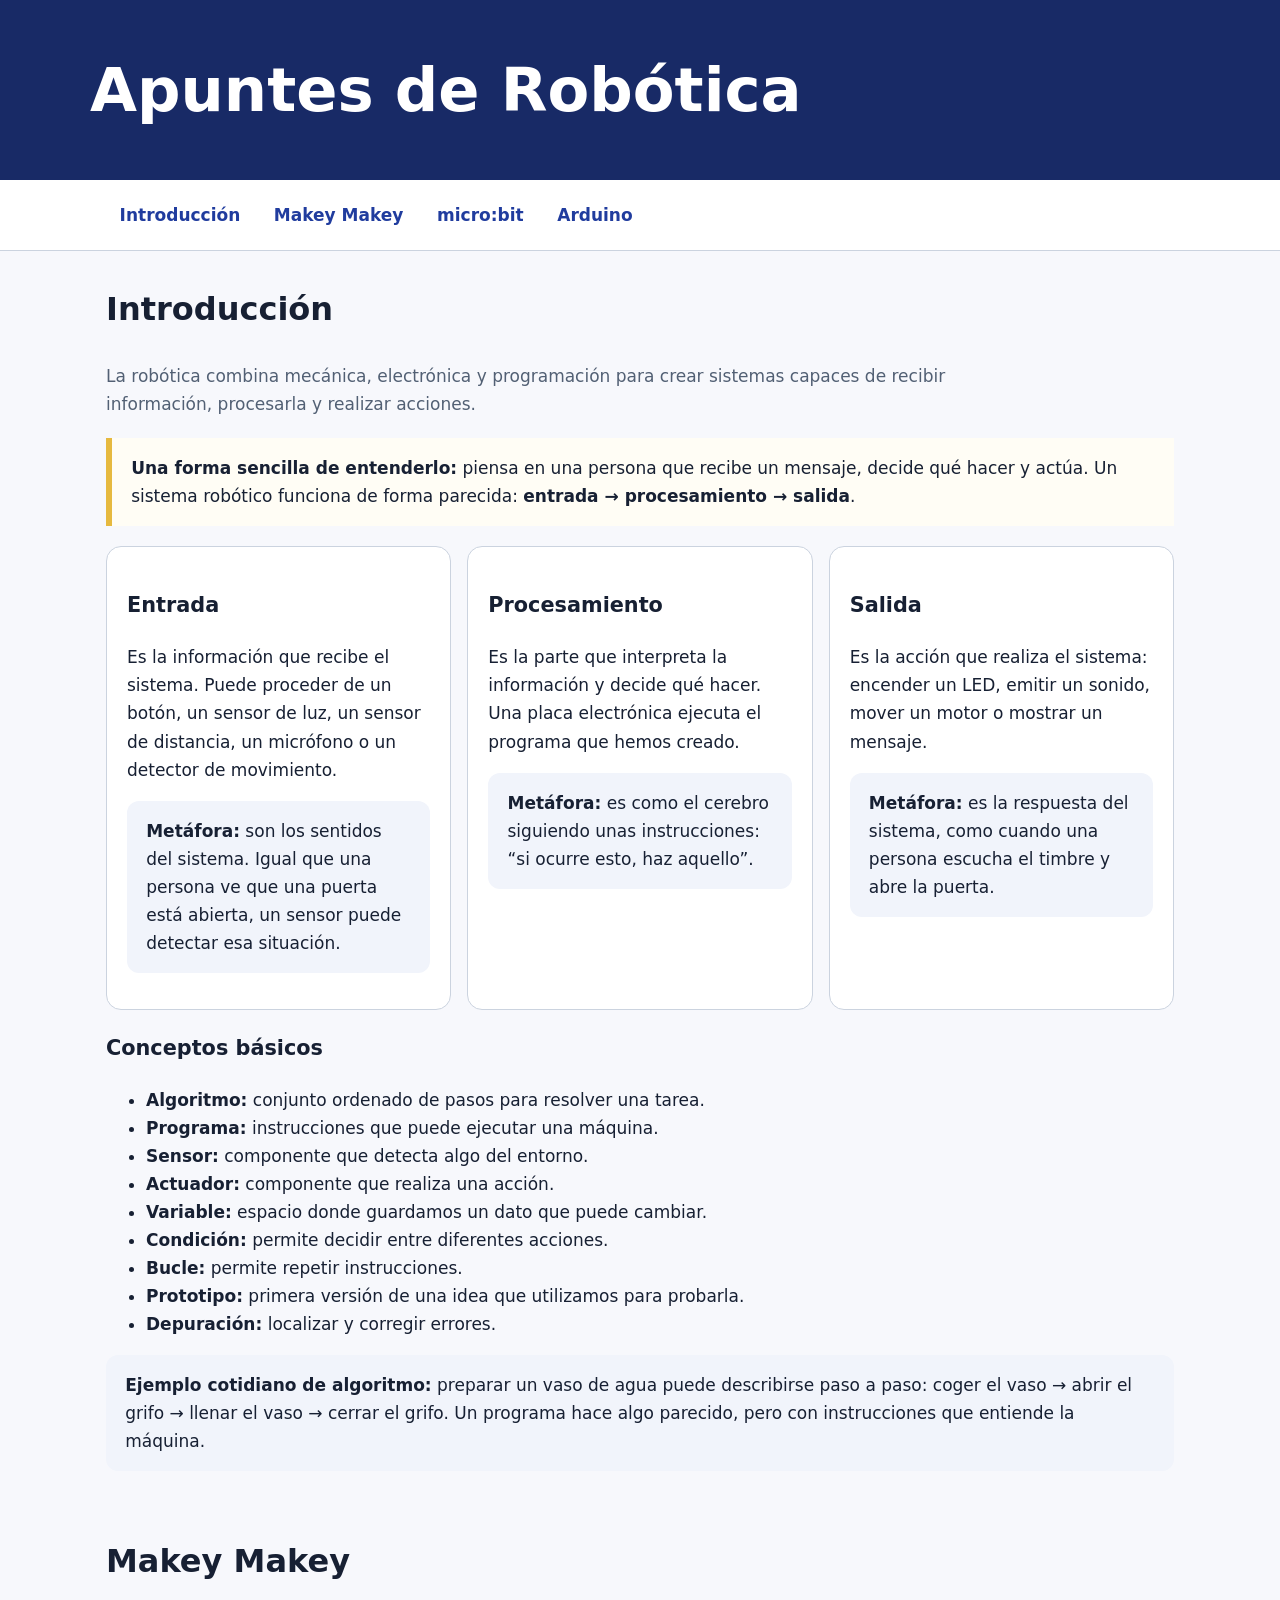
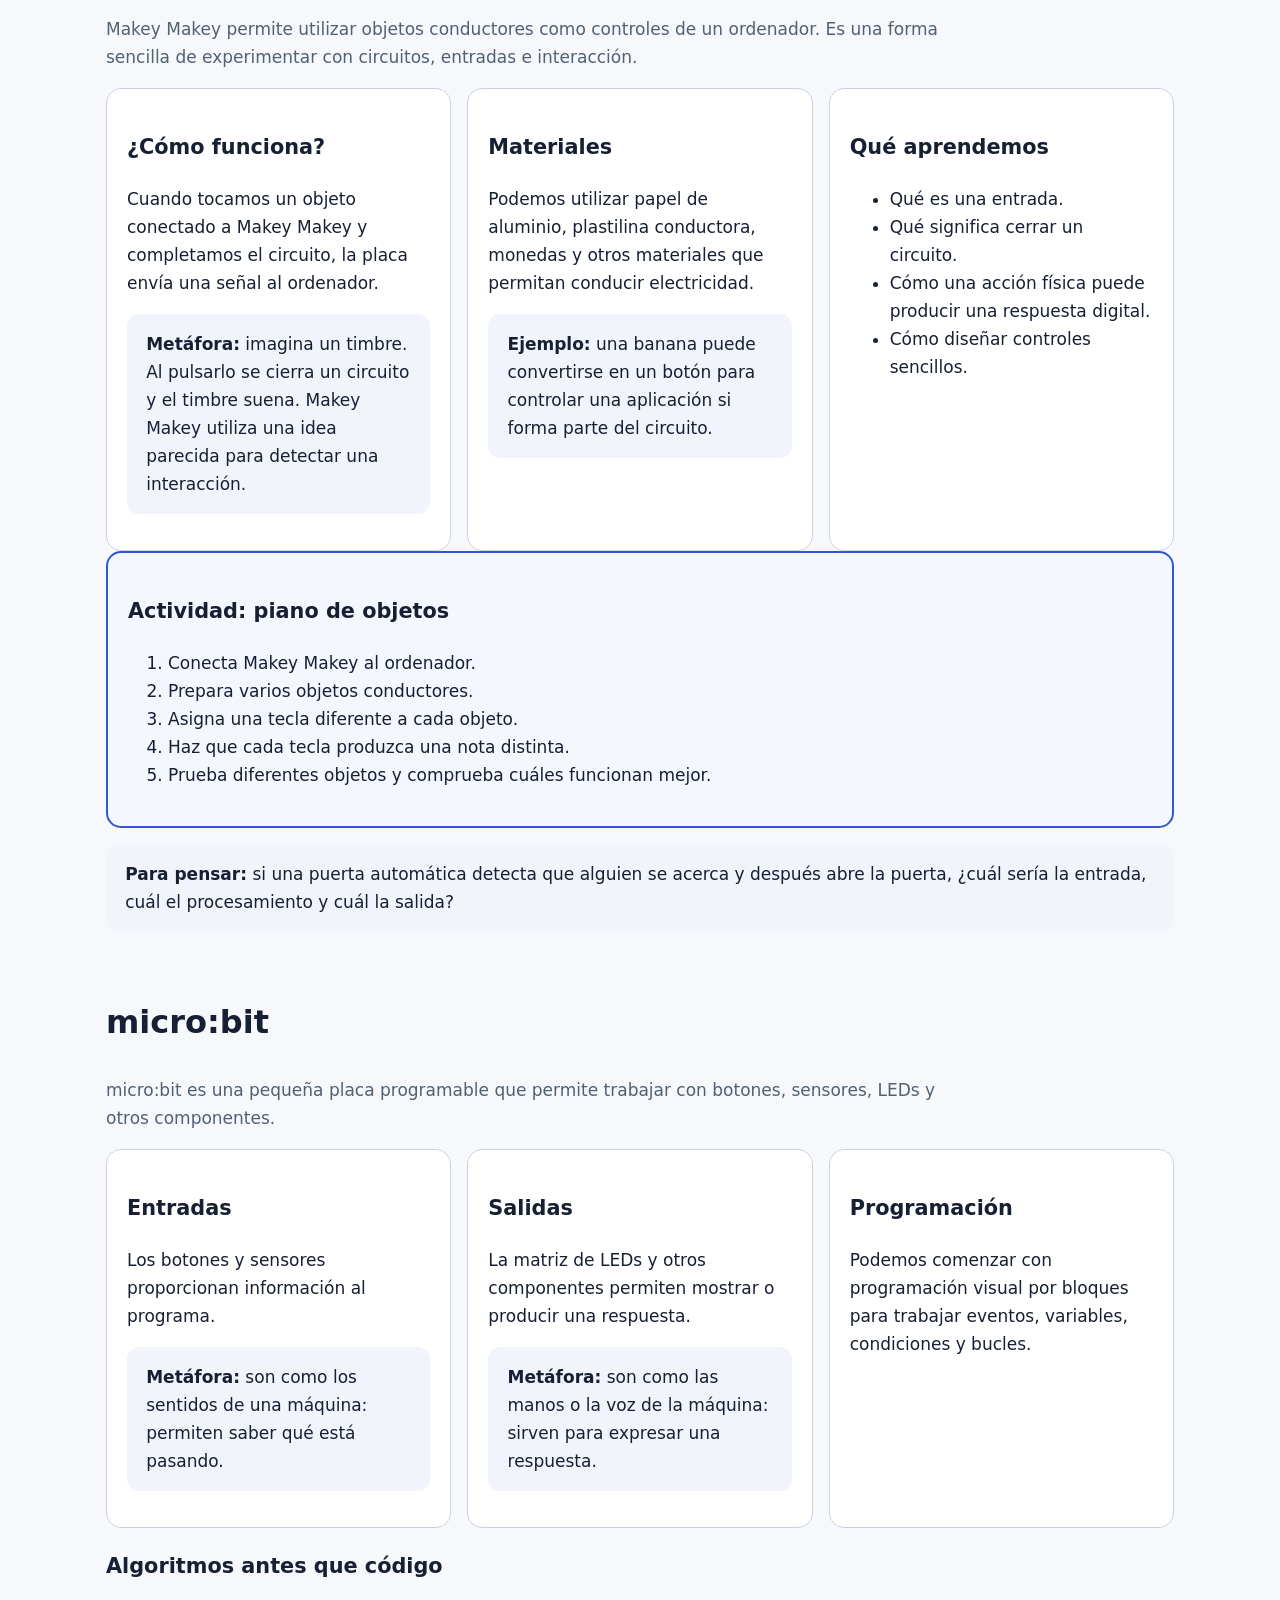
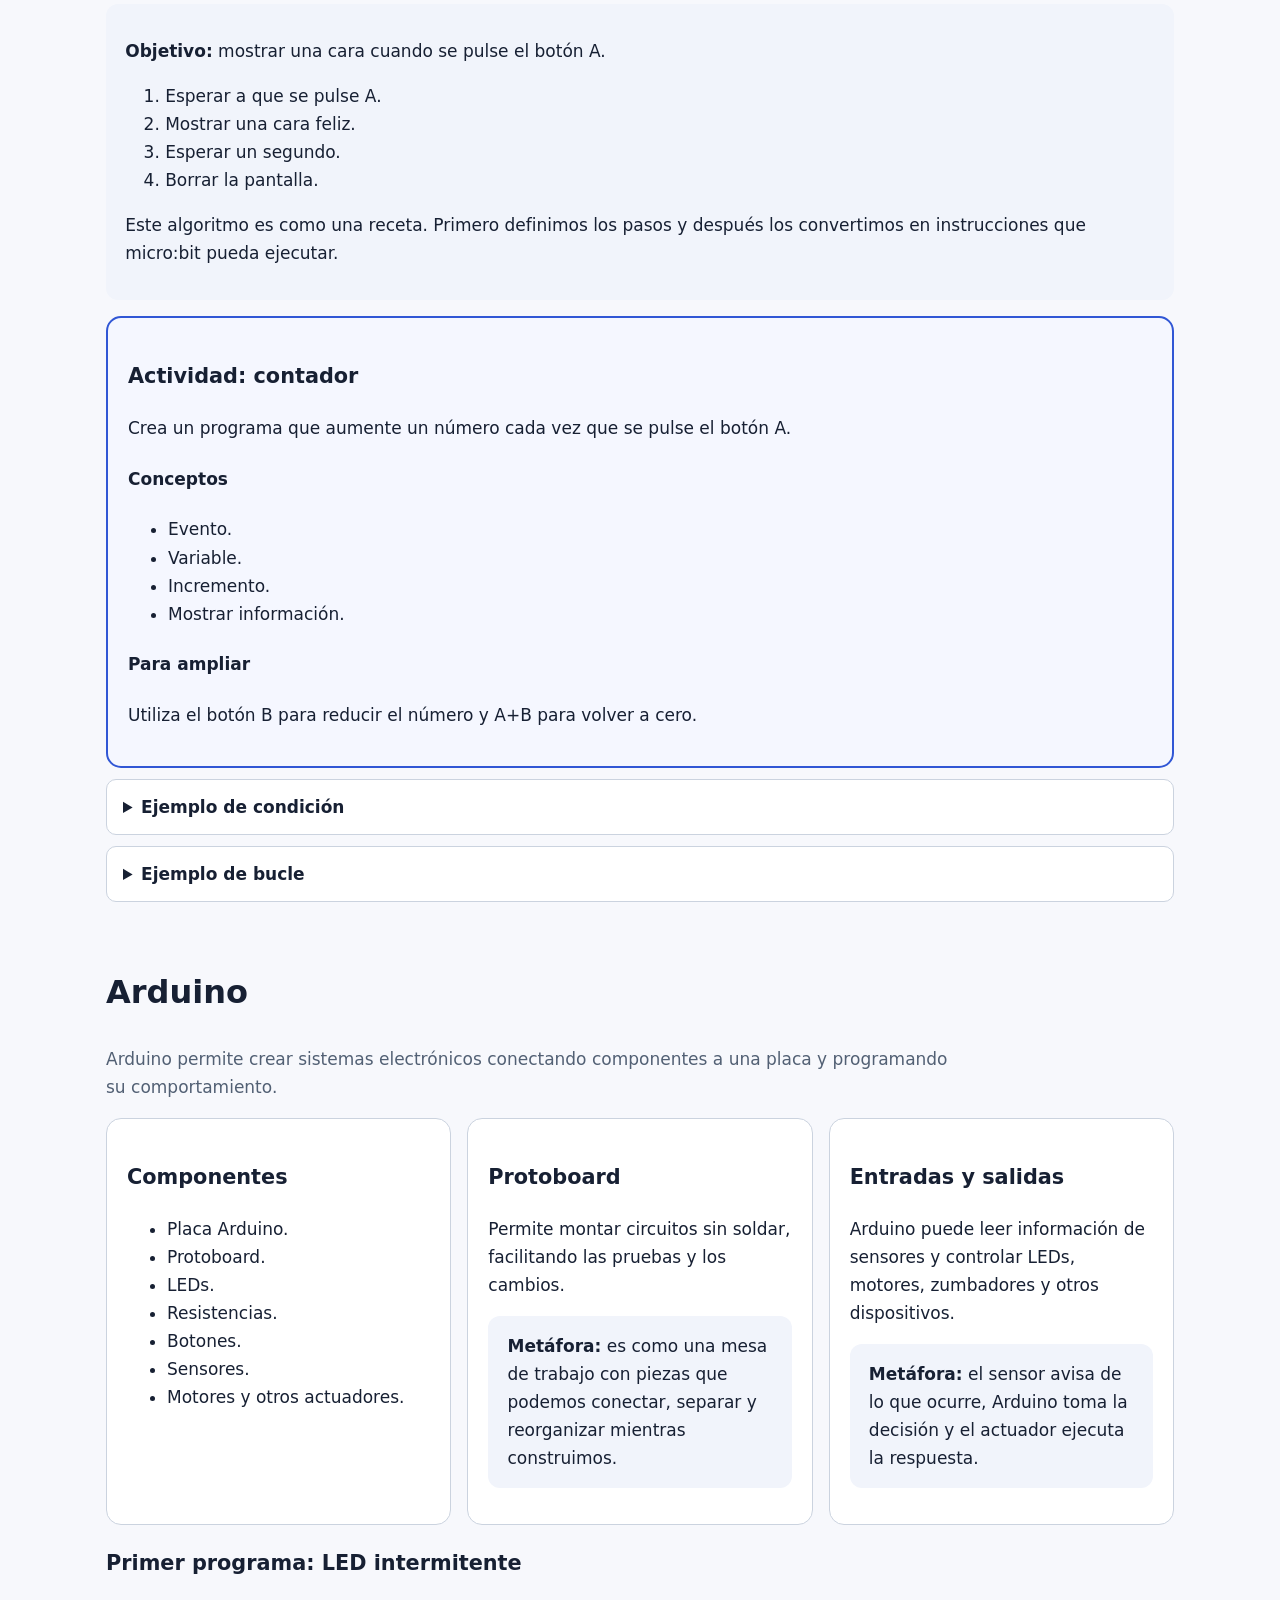
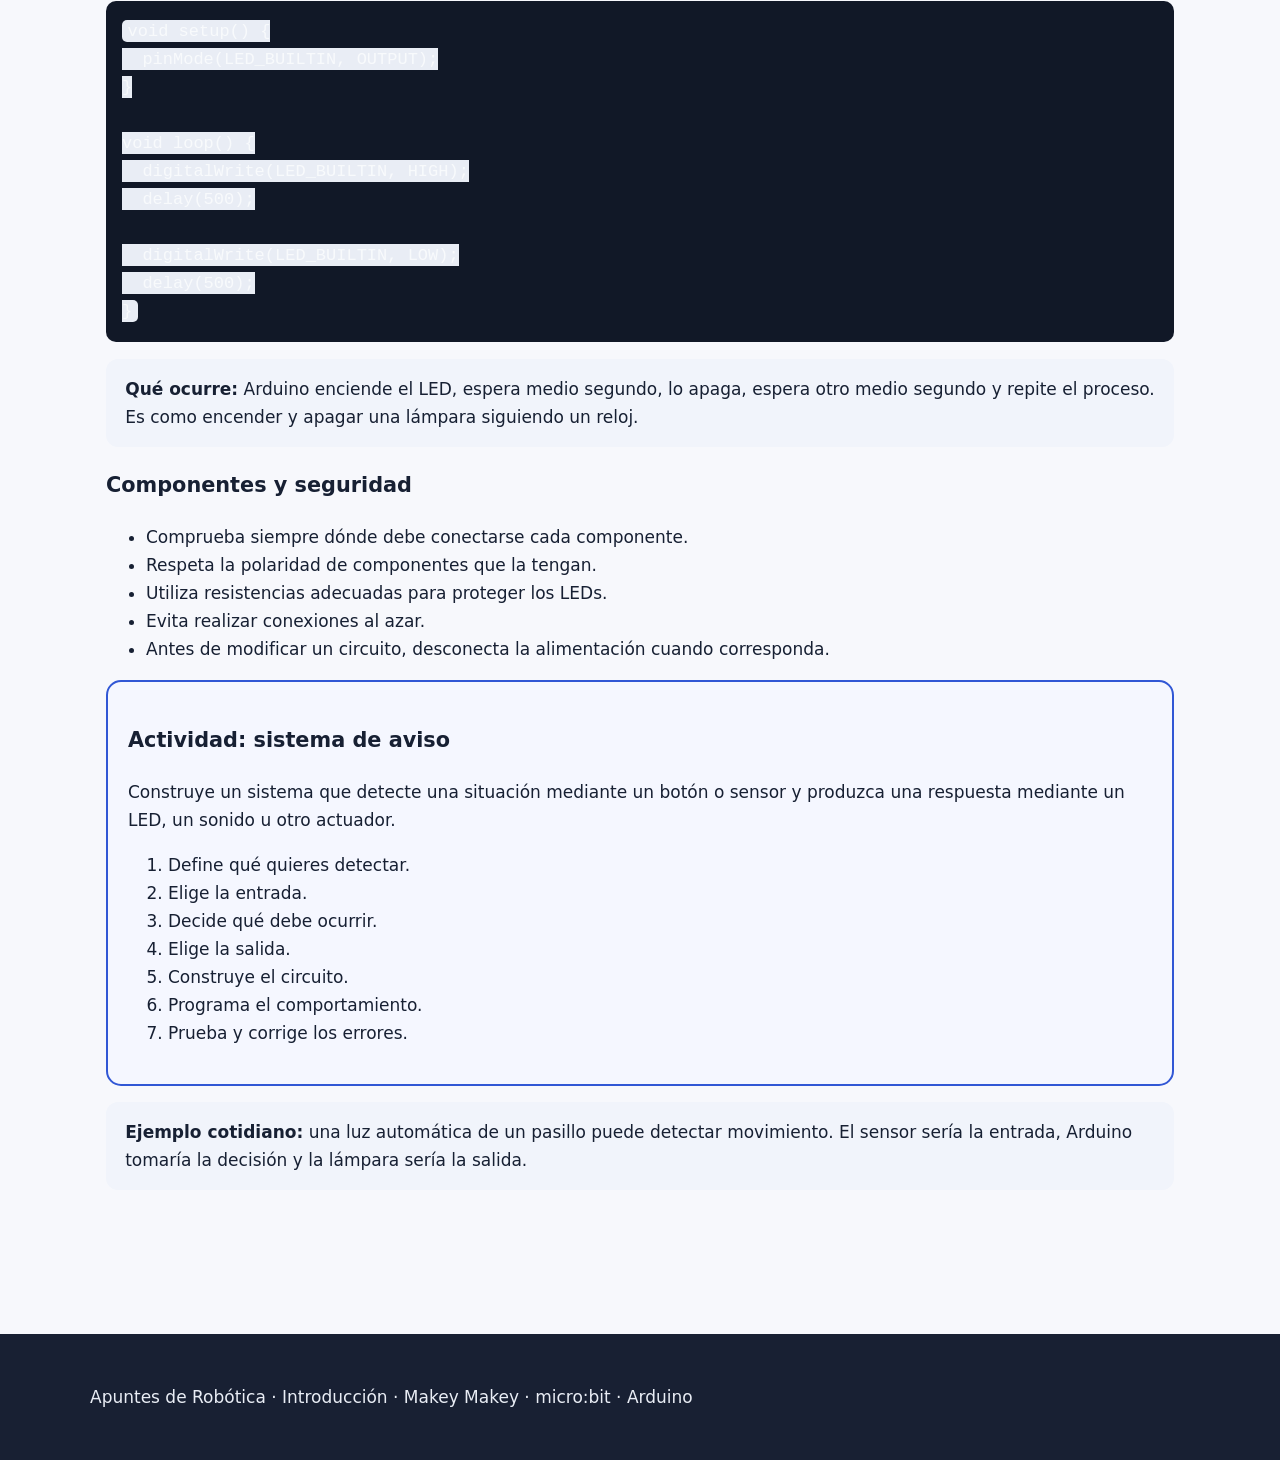
==== index.html @ 1afe1257 "refactor: separate html and css files" ====
<!doctype html>
<html lang="es">
<head>
  <meta charset="utf-8">
  <meta name="viewport" content="width=device-width, initial-scale=1">
  <title>Vocaciones robótica</title>
  <link rel="stylesheet" href="styles.css">
</head>

<body>
  <header>
    <div class="inner">
      <h1>Apuntes de Robótica</h1>
    </div>
  </header>

  <nav aria-label="Navegación principal">
    <div class="inner">
      <a href="#introduccion">Introducción</a>
      <a href="#makey-makey">Makey Makey</a>
      <a href="#microbit">micro:bit</a>
      <a href="#arduino">Arduino</a>
    </div>
  </nav>

  <main>

    <section id="introduccion">
      <h2>Introducción</h2>
      <p class="intro">
        La robótica combina mecánica, electrónica y programación para crear
        sistemas capaces de recibir información, procesarla y realizar acciones.
      </p>

      <div class="callout">
        <strong>Una forma sencilla de entenderlo:</strong>
        piensa en una persona que recibe un mensaje, decide qué hacer y actúa.
        Un sistema robótico funciona de forma parecida:
        <strong>entrada → procesamiento → salida</strong>.
      </div>

      <div class="grid">
        <article class="card">
          <h3>Entrada</h3>
          <p>
            Es la información que recibe el sistema. Puede proceder de un botón,
            un sensor de luz, un sensor de distancia, un micrófono o un detector
            de movimiento.
          </p>
          <div class="example">
            <strong>Metáfora:</strong> son los sentidos del sistema. Igual que una
            persona ve que una puerta está abierta, un sensor puede detectar esa
            situación.
          </div>
        </article>

        <article class="card">
          <h3>Procesamiento</h3>
          <p>
            Es la parte que interpreta la información y decide qué hacer. Una
            placa electrónica ejecuta el programa que hemos creado.
          </p>
          <div class="example">
            <strong>Metáfora:</strong> es como el cerebro siguiendo unas
            instrucciones: “si ocurre esto, haz aquello”.
          </div>
        </article>

        <article class="card">
          <h3>Salida</h3>
          <p>
            Es la acción que realiza el sistema: encender un LED, emitir un sonido,
            mover un motor o mostrar un mensaje.
          </p>
          <div class="example">
            <strong>Metáfora:</strong> es la respuesta del sistema, como cuando
            una persona escucha el timbre y abre la puerta.
          </div>
        </article>
      </div>

      <h3>Conceptos básicos</h3>
      <ul>
        <li><strong>Algoritmo:</strong> conjunto ordenado de pasos para resolver una tarea.</li>
        <li><strong>Programa:</strong> instrucciones que puede ejecutar una máquina.</li>
        <li><strong>Sensor:</strong> componente que detecta algo del entorno.</li>
        <li><strong>Actuador:</strong> componente que realiza una acción.</li>
        <li><strong>Variable:</strong> espacio donde guardamos un dato que puede cambiar.</li>
        <li><strong>Condición:</strong> permite decidir entre diferentes acciones.</li>
        <li><strong>Bucle:</strong> permite repetir instrucciones.</li>
        <li><strong>Prototipo:</strong> primera versión de una idea que utilizamos para probarla.</li>
        <li><strong>Depuración:</strong> localizar y corregir errores.</li>
      </ul>

      <div class="example">
        <strong>Ejemplo cotidiano de algoritmo:</strong>
        preparar un vaso de agua puede describirse paso a paso:
        coger el vaso → abrir el grifo → llenar el vaso → cerrar el grifo.
        Un programa hace algo parecido, pero con instrucciones que entiende la máquina.
      </div>
    </section>

    <section id="makey-makey">
      <h2>Makey Makey</h2>
      <p class="intro">
        Makey Makey permite utilizar objetos conductores como controles de un
        ordenador. Es una forma sencilla de experimentar con circuitos,
        entradas e interacción.
      </p>

      <div class="grid">
        <article class="card">
          <h3>¿Cómo funciona?</h3>
          <p>
            Cuando tocamos un objeto conectado a Makey Makey y completamos el
            circuito, la placa envía una señal al ordenador.
          </p>
          <div class="example">
            <strong>Metáfora:</strong> imagina un timbre. Al pulsarlo se cierra
            un circuito y el timbre suena. Makey Makey utiliza una idea parecida
            para detectar una interacción.
          </div>
        </article>

        <article class="card">
          <h3>Materiales</h3>
          <p>
            Podemos utilizar papel de aluminio, plastilina conductora, monedas
            y otros materiales que permitan conducir electricidad.
          </p>
          <div class="example">
            <strong>Ejemplo:</strong> una banana puede convertirse en un botón
            para controlar una aplicación si forma parte del circuito.
          </div>
        </article>

        <article class="card">
          <h3>Qué aprendemos</h3>
          <ul>
            <li>Qué es una entrada.</li>
            <li>Qué significa cerrar un circuito.</li>
            <li>Cómo una acción física puede producir una respuesta digital.</li>
            <li>Cómo diseñar controles sencillos.</li>
          </ul>
        </article>
      </div>

      <div class="card exercise">
        <h3>Actividad: piano de objetos</h3>
        <ol>
          <li>Conecta Makey Makey al ordenador.</li>
          <li>Prepara varios objetos conductores.</li>
          <li>Asigna una tecla diferente a cada objeto.</li>
          <li>Haz que cada tecla produzca una nota distinta.</li>
          <li>Prueba diferentes objetos y comprueba cuáles funcionan mejor.</li>
        </ol>
      </div>

      <div class="example">
        <strong>Para pensar:</strong>
        si una puerta automática detecta que alguien se acerca y después abre la
        puerta, ¿cuál sería la entrada, cuál el procesamiento y cuál la salida?
      </div>
    </section>

    <section id="microbit">
      <h2>micro:bit</h2>
      <p class="intro">
        micro:bit es una pequeña placa programable que permite trabajar con
        botones, sensores, LEDs y otros componentes.
      </p>

      <div class="grid">
        <article class="card">
          <h3>Entradas</h3>
          <p>
            Los botones y sensores proporcionan información al programa.
          </p>
          <div class="example">
            <strong>Metáfora:</strong> son como los sentidos de una máquina:
            permiten saber qué está pasando.
          </div>
        </article>

        <article class="card">
          <h3>Salidas</h3>
          <p>
            La matriz de LEDs y otros componentes permiten mostrar o producir
            una respuesta.
          </p>
          <div class="example">
            <strong>Metáfora:</strong> son como las manos o la voz de la máquina:
            sirven para expresar una respuesta.
          </div>
        </article>

        <article class="card">
          <h3>Programación</h3>
          <p>
            Podemos comenzar con programación visual por bloques para trabajar
            eventos, variables, condiciones y bucles.
          </p>
        </article>
      </div>

      <h3>Algoritmos antes que código</h3>
      <div class="example">
        <p><strong>Objetivo:</strong> mostrar una cara cuando se pulse el botón A.</p>
        <ol>
          <li>Esperar a que se pulse A.</li>
          <li>Mostrar una cara feliz.</li>
          <li>Esperar un segundo.</li>
          <li>Borrar la pantalla.</li>
        </ol>
        <p>
          Este algoritmo es como una receta. Primero definimos los pasos y después
          los convertimos en instrucciones que micro:bit pueda ejecutar.
        </p>
      </div>

      <div class="card exercise">
        <h3>Actividad: contador</h3>
        <p>
          Crea un programa que aumente un número cada vez que se pulse el botón A.
        </p>
        <h4>Conceptos</h4>
        <ul>
          <li>Evento.</li>
          <li>Variable.</li>
          <li>Incremento.</li>
          <li>Mostrar información.</li>
        </ul>
        <h4>Para ampliar</h4>
        <p>
          Utiliza el botón B para reducir el número y A+B para volver a cero.
        </p>
      </div>

      <details>
        <summary>Ejemplo de condición</summary>
        <p>
          “Si la temperatura es mayor que 25 °C, mostrar un símbolo de calor;
          si no, mostrar un símbolo diferente”.
        </p>
        <p>
          Es como decidir qué ropa ponerse: si hace frío, abrigo; si hace calor,
          ropa ligera.
        </p>
      </details>

      <details>
        <summary>Ejemplo de bucle</summary>
        <p>
          “Encender el LED → esperar → apagar el LED → esperar” y repetir.
        </p>
        <p>
          Es como una canción que vuelve a empezar cuando llega al final.
        </p>
      </details>
    </section>

    <section id="arduino">
      <h2>Arduino</h2>
      <p class="intro">
        Arduino permite crear sistemas electrónicos conectando componentes a una
        placa y programando su comportamiento.
      </p>

      <div class="grid">
        <article class="card">
          <h3>Componentes</h3>
          <ul>
            <li>Placa Arduino.</li>
            <li>Protoboard.</li>
            <li>LEDs.</li>
            <li>Resistencias.</li>
            <li>Botones.</li>
            <li>Sensores.</li>
            <li>Motores y otros actuadores.</li>
          </ul>
        </article>

        <article class="card">
          <h3>Protoboard</h3>
          <p>
            Permite montar circuitos sin soldar, facilitando las pruebas y los
            cambios.
          </p>
          <div class="example">
            <strong>Metáfora:</strong> es como una mesa de trabajo con piezas que
            podemos conectar, separar y reorganizar mientras construimos.
          </div>
        </article>

        <article class="card">
          <h3>Entradas y salidas</h3>
          <p>
            Arduino puede leer información de sensores y controlar LEDs, motores,
            zumbadores y otros dispositivos.
          </p>
          <div class="example">
            <strong>Metáfora:</strong> el sensor avisa de lo que ocurre, Arduino
            toma la decisión y el actuador ejecuta la respuesta.
          </div>
        </article>
      </div>

      <h3>Primer programa: LED intermitente</h3>
      <pre><code>void setup() {
  pinMode(LED_BUILTIN, OUTPUT);
}

void loop() {
  digitalWrite(LED_BUILTIN, HIGH);
  delay(500);

  digitalWrite(LED_BUILTIN, LOW);
  delay(500);
}</code></pre>

      <div class="example">
        <strong>Qué ocurre:</strong>
        Arduino enciende el LED, espera medio segundo, lo apaga, espera otro
        medio segundo y repite el proceso.
        Es como encender y apagar una lámpara siguiendo un reloj.
      </div>

      <h3>Componentes y seguridad</h3>
      <ul>
        <li>Comprueba siempre dónde debe conectarse cada componente.</li>
        <li>Respeta la polaridad de componentes que la tengan.</li>
        <li>Utiliza resistencias adecuadas para proteger los LEDs.</li>
        <li>Evita realizar conexiones al azar.</li>
        <li>Antes de modificar un circuito, desconecta la alimentación cuando corresponda.</li>
      </ul>

      <div class="card exercise">
        <h3>Actividad: sistema de aviso</h3>
        <p>
          Construye un sistema que detecte una situación mediante un botón o
          sensor y produzca una respuesta mediante un LED, un sonido u otro
          actuador.
        </p>
        <ol>
          <li>Define qué quieres detectar.</li>
          <li>Elige la entrada.</li>
          <li>Decide qué debe ocurrir.</li>
          <li>Elige la salida.</li>
          <li>Construye el circuito.</li>
          <li>Programa el comportamiento.</li>
          <li>Prueba y corrige los errores.</li>
        </ol>
      </div>

      <div class="example">
        <strong>Ejemplo cotidiano:</strong>
        una luz automática de un pasillo puede detectar movimiento.
        El sensor sería la entrada, Arduino tomaría la decisión y la lámpara
        sería la salida.
      </div>
    </section>

  </main>

  <footer>
    <div class="inner">
      <p>Apuntes de Robótica · Introducción · Makey Makey · micro:bit · Arduino</p>
    </div>
  </footer>
</body>
</html>
---- styles.css ----
:root {
  --bg: #f7f8fc;
  --surface: #fff;
  --text: #172033;
  --muted: #526074;
  --primary: #3157d5;
  --primary-dark: #203c9e;
  --border: #cbd3df;
  --accent: #e6b93f;
  --max: 1100px;
}
* { box-sizing: border-box; }
html { scroll-behavior: smooth; }
body {
  margin: 0;
  background: var(--bg);
  color: var(--text);
  font-family: system-ui, -apple-system, BlinkMacSystemFont, "Segoe UI", sans-serif;
  font-size: 17px;
  line-height: 1.65;
}
a { color: var(--primary-dark); }
a:focus-visible, button:focus-visible, summary:focus-visible {
  outline: 3px solid #111827;
  outline-offset: 3px;
}
header {
  background: #182a66;
  color: white;
  padding: 2.5rem 1rem;
}
header .inner, main, footer .inner {
  max-width: var(--max);
  margin: auto;
}
h1 { font-size: clamp(2.2rem, 6vw, 3.8rem); margin: 0; }
h2 { font-size: 2rem; margin-top: 0; }
h3 { font-size: 1.3rem; }
nav {
  position: sticky;
  top: 0;
  z-index: 10;
  background: white;
  border-bottom: 1px solid var(--border);
}
nav .inner {
  max-width: var(--max);
  margin: auto;
  display: flex;
  gap: .4rem;
  overflow-x: auto;
  padding: .65rem 1rem;
}
nav a {
  white-space: nowrap;
  text-decoration: none;
  font-weight: 700;
  padding: .65rem .85rem;
  border-radius: 9px;
}
nav a:hover { background: #eef2f8; }
main { padding: 2rem 1rem 5rem; }
section {
  scroll-margin-top: 75px;
  margin-bottom: 4rem;
}
.intro {
  color: var(--muted);
  max-width: 850px;
}
.grid {
  display: grid;
  grid-template-columns: repeat(3, 1fr);
  gap: 1rem;
}
.card {
  background: var(--surface);
  border: 1px solid var(--border);
  border-radius: 15px;
  padding: 1.25rem;
}
.callout {
  background: #fffdf5;
  border-left: 6px solid var(--accent);
  padding: 1rem 1.2rem;
  margin: 1.25rem 0;
}
.example {
  background: #f1f4fb;
  border-radius: 12px;
  padding: 1rem 1.2rem;
  margin: 1rem 0;
}
.exercise {
  border: 2px solid var(--primary);
  background: #f5f7ff;
}
code {
  background: #e9edf5;
  border-radius: 5px;
  padding: .1rem .35rem;
  font-family: ui-monospace, SFMono-Regular, Menlo, monospace;
}
pre {
  background: #111827;
  color: #f8fafc;
  padding: 1rem;
  border-radius: 10px;
  overflow-x: auto;
}
details {
  background: white;
  border: 1px solid var(--border);
  border-radius: 10px;
  padding: .8rem 1rem;
  margin: .7rem 0;
}
summary { cursor: pointer; font-weight: 750; }
footer {
  background: #182033;
  color: #e9edf5;
  padding: 2rem 1rem;
}
@media (max-width: 800px) {
  .grid { grid-template-columns: 1fr; }
  body { font-size: 16px; }
}
@media (prefers-reduced-motion: reduce) {
  html { scroll-behavior: auto; }
}
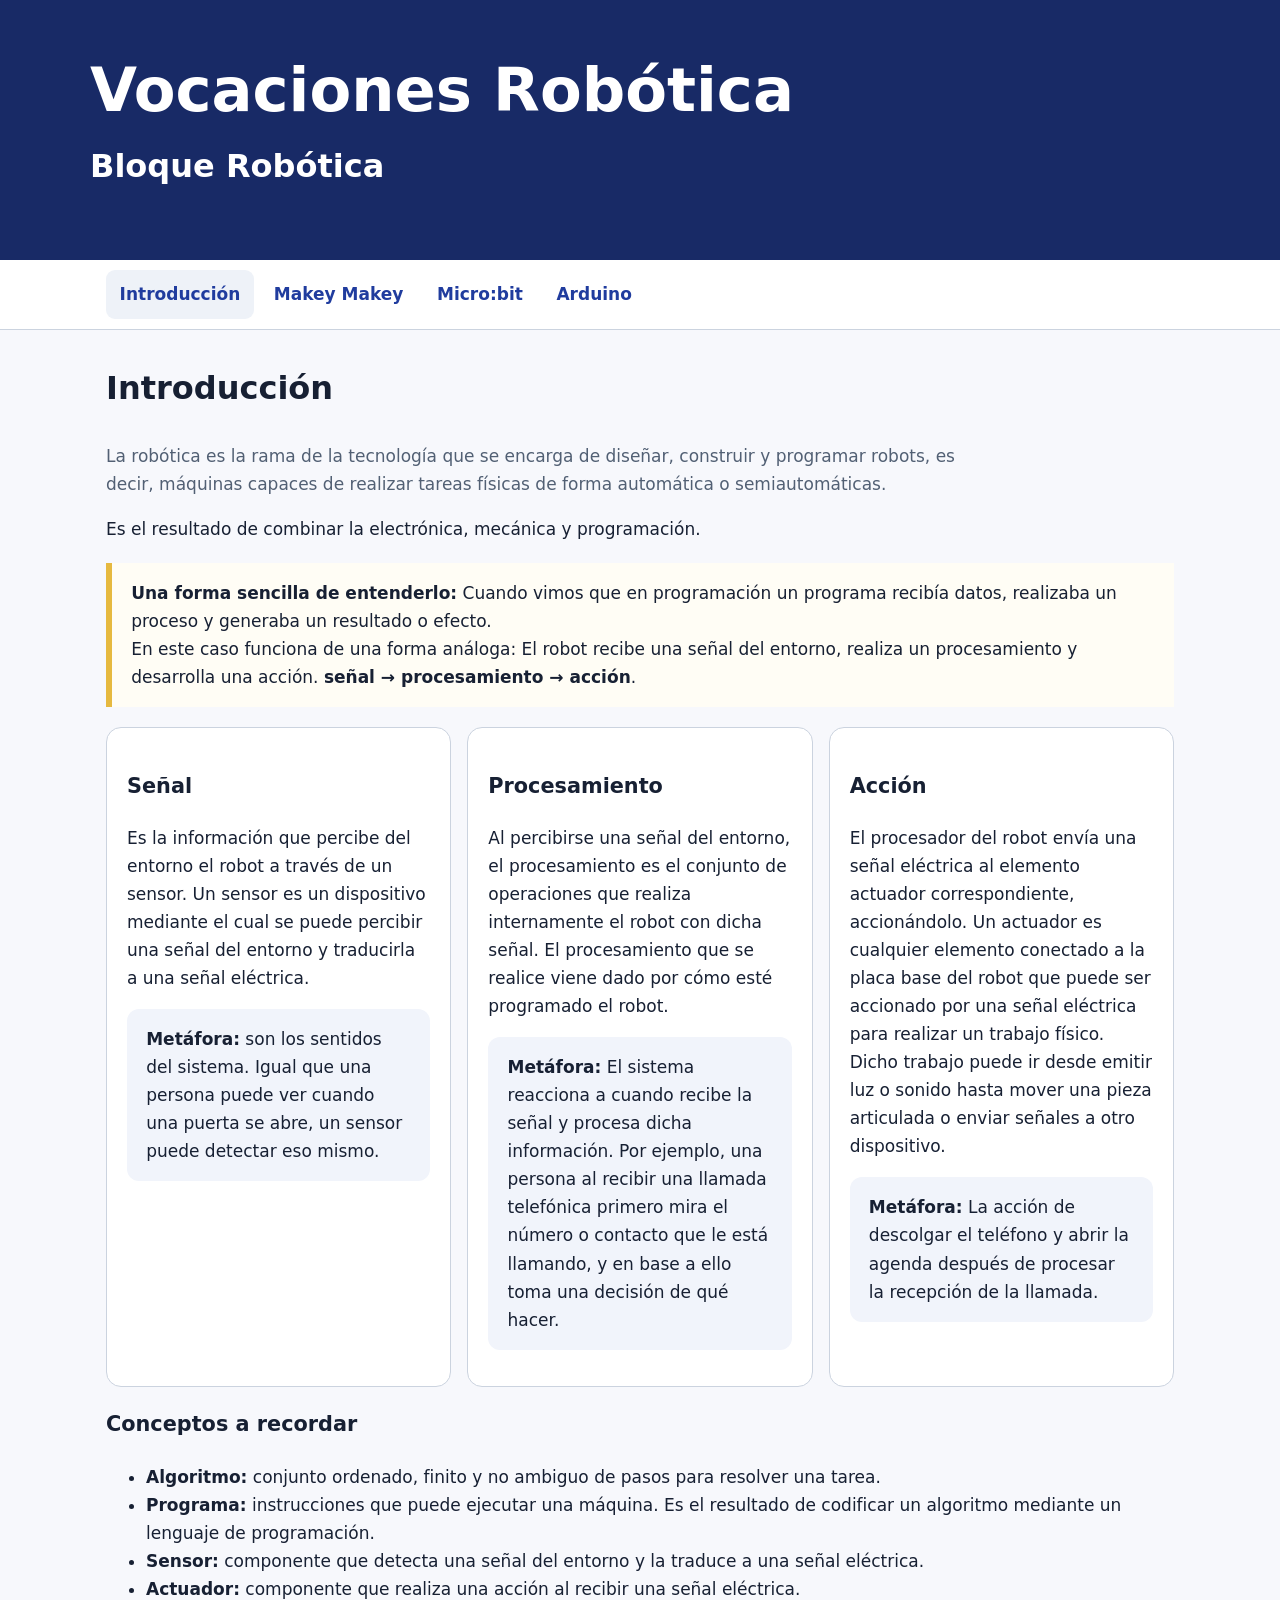
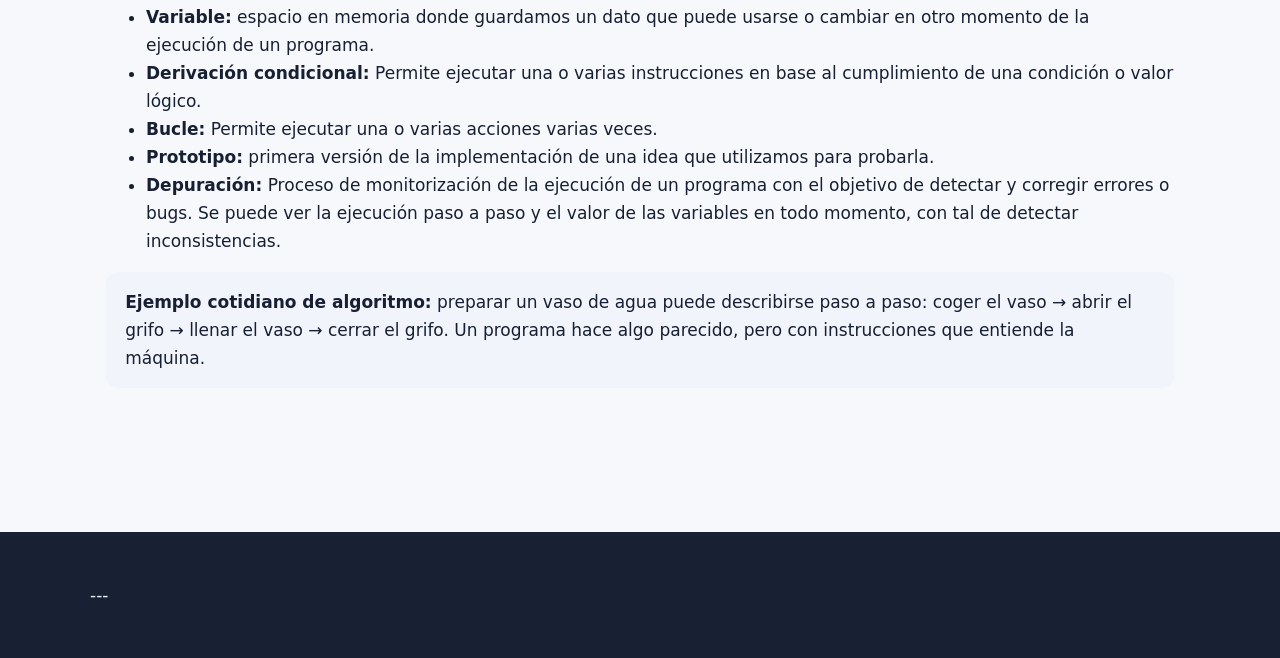
==== commit db1dab09: "feat/modified exercises Added makey exercises" ====
--- a/index.html
+++ b/index.html
@@ -10,7 +10,8 @@
 <body>
   <header>
     <div class="inner">
-      <h1>Apuntes de Robótica</h1>
+      <h1>Vocaciones Robótica</h1>
+      <h2>Bloque Robótica</h2>
     </div>
   </header>
 
@@ -18,78 +19,73 @@
     <div class="inner">
       <a href="#introduccion">Introducción</a>
       <a href="#makey-makey">Makey Makey</a>
-      <a href="#microbit">micro:bit</a>
+      <a href="#microbit">Micro:bit</a>
       <a href="#arduino">Arduino</a>
     </div>
   </nav>
 
   <main>
-
-    <section id="introduccion">
+    <section id="introduccion" class="active">
       <h2>Introducción</h2>
       <p class="intro">
-        La robótica combina mecánica, electrónica y programación para crear
-        sistemas capaces de recibir información, procesarla y realizar acciones.
-      </p>
-
+La robótica es la rama de la tecnología que se encarga de diseñar, construir y programar robots, es decir, máquinas capaces de realizar tareas físicas de forma automática o semiautomáticas.      </p>
+<p>Es el resultado de combinar la electrónica, mecánica y programación.</p>
       <div class="callout">
         <strong>Una forma sencilla de entenderlo:</strong>
-        piensa en una persona que recibe un mensaje, decide qué hacer y actúa.
-        Un sistema robótico funciona de forma parecida:
-        <strong>entrada → procesamiento → salida</strong>.
+        Cuando vimos que en programación un programa recibía datos, realizaba un proceso y generaba un resultado o efecto.<br>
+        En este caso funciona de una forma análoga: El robot recibe una señal del entorno, realiza un procesamiento y desarrolla una acción.
+        <strong>señal → procesamiento → acción</strong>.
       </div>
 
       <div class="grid">
         <article class="card">
-          <h3>Entrada</h3>
-          <p>
-            Es la información que recibe el sistema. Puede proceder de un botón,
-            un sensor de luz, un sensor de distancia, un micrófono o un detector
-            de movimiento.
+          <h3>Señal</h3>
+          <p>
+            Es la información que percibe del entorno el robot a través de un sensor.
+            Un sensor es un dispositivo mediante el cual se puede percibir una señal del entorno y traducirla a una señal eléctrica. 
           </p>
           <div class="example">
             <strong>Metáfora:</strong> son los sentidos del sistema. Igual que una
-            persona ve que una puerta está abierta, un sensor puede detectar esa
-            situación.
+            persona puede ver cuando una puerta se abre, un sensor puede detectar eso mismo.
           </div>
         </article>
 
         <article class="card">
           <h3>Procesamiento</h3>
           <p>
-            Es la parte que interpreta la información y decide qué hacer. Una
-            placa electrónica ejecuta el programa que hemos creado.
-          </p>
-          <div class="example">
-            <strong>Metáfora:</strong> es como el cerebro siguiendo unas
-            instrucciones: “si ocurre esto, haz aquello”.
-          </div>
-        </article>
-
-        <article class="card">
-          <h3>Salida</h3>
-          <p>
-            Es la acción que realiza el sistema: encender un LED, emitir un sonido,
-            mover un motor o mostrar un mensaje.
-          </p>
-          <div class="example">
-            <strong>Metáfora:</strong> es la respuesta del sistema, como cuando
-            una persona escucha el timbre y abre la puerta.
-          </div>
-        </article>
-      </div>
-
-      <h3>Conceptos básicos</h3>
+            Al percibirse una señal del entorno, el procesamiento es el conjunto de operaciones que realiza internamente el robot con dicha señal.
+            El procesamiento que se realice viene dado por cómo esté programado el robot.
+          </p>
+          <div class="example">
+            <strong>Metáfora:</strong> El sistema reacciona a cuando recibe la señal y procesa dicha información.
+            Por ejemplo, una persona al recibir una llamada telefónica primero mira el número o contacto que le está llamando, y en base a ello toma una decisión de qué hacer.
+          </div>
+        </article>
+
+        <article class="card">
+          <h3>Acción</h3>
+          <p>
+            El procesador del robot envía una señal eléctrica al elemento actuador correspondiente, accionándolo.
+            Un actuador es cualquier elemento conectado a la placa base del robot que puede ser accionado por una señal eléctrica para realizar un trabajo físico.
+            Dicho trabajo puede ir desde emitir luz o sonido hasta mover una pieza articulada o enviar señales a otro dispositivo.
+          </p>
+          <div class="example">
+            <strong>Metáfora:</strong> La acción de descolgar el teléfono y abrir la agenda después de procesar la recepción de la llamada.
+          </div>
+        </article>
+      </div>
+
+      <h3>Conceptos a recordar</h3>
       <ul>
-        <li><strong>Algoritmo:</strong> conjunto ordenado de pasos para resolver una tarea.</li>
-        <li><strong>Programa:</strong> instrucciones que puede ejecutar una máquina.</li>
-        <li><strong>Sensor:</strong> componente que detecta algo del entorno.</li>
-        <li><strong>Actuador:</strong> componente que realiza una acción.</li>
-        <li><strong>Variable:</strong> espacio donde guardamos un dato que puede cambiar.</li>
-        <li><strong>Condición:</strong> permite decidir entre diferentes acciones.</li>
-        <li><strong>Bucle:</strong> permite repetir instrucciones.</li>
-        <li><strong>Prototipo:</strong> primera versión de una idea que utilizamos para probarla.</li>
-        <li><strong>Depuración:</strong> localizar y corregir errores.</li>
+        <li><strong>Algoritmo:</strong> conjunto ordenado, finito y no ambiguo de pasos para resolver una tarea.</li>
+        <li><strong>Programa:</strong> instrucciones que puede ejecutar una máquina. Es el resultado de codificar un algoritmo mediante un lenguaje de programación.</li>
+        <li><strong>Sensor:</strong> componente que detecta una señal del entorno y la traduce a una señal eléctrica.</li>
+        <li><strong>Actuador:</strong> componente que realiza una acción al recibir una señal eléctrica.</li>
+        <li><strong>Variable:</strong> espacio en memoria donde guardamos un dato que puede usarse o cambiar en otro momento de la ejecución de un programa.</li>
+        <li><strong>Derivación condicional:</strong> Permite ejecutar una o varias instrucciones en base al cumplimiento de una condición o valor lógico.</li>
+        <li><strong>Bucle:</strong> Permite ejecutar una o varias acciones varias veces.</li>
+        <li><strong>Prototipo:</strong> primera versión de la implementación de una idea que utilizamos para probarla.</li>
+        <li><strong>Depuración:</strong> Proceso de monitorización de la ejecución de un programa con el objetivo de detectar y corregir errores o bugs. Se puede ver la ejecución paso a paso y el valor de las variables en todo momento, con tal de detectar inconsistencias.</li>
       </ul>
 
       <div class="example">
@@ -103,8 +99,8 @@
     <section id="makey-makey">
       <h2>Makey Makey</h2>
       <p class="intro">
-        Makey Makey permite utilizar objetos conductores como controles de un
-        ordenador. Es una forma sencilla de experimentar con circuitos,
+        Makey Makey es una placa electrónica basada en Arduino que funciona como un emulador de teclado y ratón, permitiendo convertir cualquier objeto conductor en un controlador interactivo para el ordenador.
+        Es una forma sencilla de experimentar con circuitos,
         entradas e interacción.
       </p>
 
@@ -135,31 +131,37 @@
         </article>
 
         <article class="card">
-          <h3>Qué aprendemos</h3>
+          <h3>Para las actividades</h3>
           <ul>
-            <li>Qué es una entrada.</li>
-            <li>Qué significa cerrar un circuito.</li>
-            <li>Cómo una acción física puede producir una respuesta digital.</li>
-            <li>Cómo diseñar controles sencillos.</li>
+            <li>Haremos grupos de 2 para compartir los makey makey.</li>
+            <li>Leed con atención las instrucciones de las actividades y realizar el análisis en conjunto.</li>
+            <li>Recuerda que para que funcione tienes que cerrar el circuito.</li>
+            <li>Si una actividad resulta muy complicada, pasa a la siguiente.</li>
+            <li>No es necesario que resuelvas todas las actividades propuestas.</li>
           </ul>
         </article>
       </div>
 
       <div class="card exercise">
-        <h3>Actividad: piano de objetos</h3>
+        <h3>Actividad Mk1: piano</h3>
         <ol>
-          <li>Conecta Makey Makey al ordenador.</li>
-          <li>Prepara varios objetos conductores.</li>
-          <li>Asigna una tecla diferente a cada objeto.</li>
-          <li>Haz que cada tecla produzca una nota distinta.</li>
-          <li>Prueba diferentes objetos y comprueba cuáles funcionan mejor.</li>
+          <li>Crea un nuevo proyecto de Scratch.</li>
+          <li>Añade las extensiones "Música" y "Makey makey".</li>
+          <li>Crea un teclado de 6 teclas utilizando cartón y paple de aluminio, conectándolo a la placa de forma adecuada usando los cables con pinza.</li>
+          <li>Al pulsar cada una de las teclas debe producirse un sonido distinto.</li>
+          <li>Opcional: Añade un control adicional para cambiar de sonido de instrumento.</li>
         </ol>
       </div>
 
-      <div class="example">
-        <strong>Para pensar:</strong>
-        si una puerta automática detecta que alguien se acerca y después abre la
-        puerta, ¿cuál sería la entrada, cuál el procesamiento y cuál la salida?
+      <div class="card exercise">
+        <h3>Actividad Mk2: Juego de naves</h3>
+        <ol>
+          <li>Crea un nuevo proyecto de Scratch.</li>
+          <li>Añade la extensión "Makey makey".</li>
+          <li>Crea un mando de 3 botones (2 flechas + botón de acción) utilizando cartón y papel de aluminio, conectándolo a la placa de forma adecuada usando los cables con pinza.</li>
+          <li>Crea un juego en el que una nave espacial se pueda mover lateralmente con las flechas y pueda disparar con el botón de acción. Solamente se permite un disparo a la vez y por segundo.</li>
+          <li>Opcional: Haz que cada X segundos aparezca un alien. Los aliens deben desaparecer después de recibir 3 disparos.</li>
+        </ol>
       </div>
     </section>
 
@@ -219,21 +221,46 @@
       </div>
 
       <div class="card exercise">
-        <h3>Actividad: contador</h3>
-        <p>
-          Crea un programa que aumente un número cada vez que se pulse el botón A.
-        </p>
-        <h4>Conceptos</h4>
+        <h3>Actividad Bt1: Contador</h3>
+        <p>
+          Crea un programa que maneja un contador.
+        </p>
         <ul>
-          <li>Evento.</li>
-          <li>Variable.</li>
-          <li>Incremento.</li>
-          <li>Mostrar información.</li>
+          <li>EL valor del contador comienza en 0.</li>
+          <li>Al pulsar A se incrementa el valor del contador en 1.</li>
+          <li>Al pulsar B se reduce el valor del contador en 1.</li>
+          <li>Al pulsar A+B se reinicia el valor del contador.</li>
+          <li>En todo momento se debe mostrar el valor actual del contador por pantalla.</li>
+          <li>El valor del contador se encontrará en todo momento entre 0 y 9.</li>
         </ul>
-        <h4>Para ampliar</h4>
-        <p>
-          Utiliza el botón B para reducir el número y A+B para volver a cero.
-        </p>
+   
+      </div>
+
+      <div class="card exercise">
+        <h3>Actividad Bt2: Dado</h3>
+        <p>
+          Crea un programa que permita simular tiradas de dado de 6 caras.
+        </p>
+        <ul>
+          <li>Al agitar la placa microbit, realiza la tirada, obtiene un número aleatorio y muestra por pantalla un dibujo distinto según el resultado.</li>
+          <li>En el caso de sacar un 6, se reproduce un sonido de celebración.</li>
+          <li>AL transcurrir 5 segundos después de la tirada, se borra la pantalla y se reproduce un sonido muy breve como aviso.</li>
+          <li>Solamente se puede realizar una tirada mientras la pantalla esté limpia.</li>
+        </ul>
+   
+      </div>
+      <div class="card exercise">
+        <h3>Actividad Bt3: Termómetro</h3>
+        <p>
+          Crea un programa que permita mostrar la temperatura actual.
+        </p>
+        <ul>
+          <li>Al colocar la placa en posición vertical, la placa realiza una lectura de temperatura y la muestra por pantalla.</li>
+          <li>En el caso de sacar un 6, se reproduce un sonido de celebración.</li>
+          <li>AL transcurrir 5 segundos después de la tirada, se borra la pantalla y se reproduce un sonido muy breve como aviso.</li>
+          <li>Solamente se puede realizar una tirada mientras la pantalla esté limpia.</li>
+        </ul>
+   
       </div>
 
       <details>
@@ -266,46 +293,53 @@
         placa y programando su comportamiento.
       </p>
 
-      <div class="grid">
-        <article class="card">
-          <h3>Componentes</h3>
-          <ul>
-            <li>Placa Arduino.</li>
-            <li>Protoboard.</li>
-            <li>LEDs.</li>
-            <li>Resistencias.</li>
-            <li>Botones.</li>
-            <li>Sensores.</li>
-            <li>Motores y otros actuadores.</li>
-          </ul>
-        </article>
-
-        <article class="card">
-          <h3>Protoboard</h3>
-          <p>
-            Permite montar circuitos sin soldar, facilitando las pruebas y los
-            cambios.
-          </p>
-          <div class="example">
-            <strong>Metáfora:</strong> es como una mesa de trabajo con piezas que
-            podemos conectar, separar y reorganizar mientras construimos.
-          </div>
-        </article>
-
-        <article class="card">
-          <h3>Entradas y salidas</h3>
-          <p>
-            Arduino puede leer información de sensores y controlar LEDs, motores,
-            zumbadores y otros dispositivos.
-          </p>
-          <div class="example">
-            <strong>Metáfora:</strong> el sensor avisa de lo que ocurre, Arduino
-            toma la decisión y el actuador ejecuta la respuesta.
-          </div>
-        </article>
-      </div>
-
-      <h3>Primer programa: LED intermitente</h3>
+      <h3>Componentes</h3>
+          <div class="component-grid">
+            <article class="component-card">
+              <div class="component-image component-arduino">🧩</div>
+              <h4>Placa Arduino</h4>
+              <p>Es el cerebro del proyecto: recibe señales, procesa datos y controla dispositivos conectados.</p>
+            </article>
+
+            <article class="component-card">
+              <div class="component-image component-protoboard">🔌</div>
+              <h4>Protoboard</h4>
+              <p>Permite montar y probar circuitos sin soldar, conectando componentes de forma rápida y reversible.</p>
+            </article>
+
+            <article class="component-card">
+              <div class="component-image component-led">💡</div>
+              <h4>LED</h4>
+              <p>Emite luz cuando recibe corriente y se usa para mostrar estados, alertas o señales visuales.</p>
+            </article>
+
+            <article class="component-card">
+              <div class="component-image component-resistor">⚡</div>
+              <h4>Resistencia</h4>
+              <p>Limita la corriente que pasa por un circuito y ayuda a proteger componentes sensibles.</p>
+            </article>
+
+            <article class="component-card">
+              <div class="component-image component-button">🕹️</div>
+              <h4>Botón</h4>
+              <p>Actúa como entrada: cuando se pulsa, cambia la dirección del circuito, permitiendo desencadenar acciones.</p>
+            </article>
+
+            <article class="component-card">
+              <div class="component-image component-sensor">📡</div>
+              <h4>Sensor</h4>
+              <p>Detecta condiciones del entorno como luz, temperatura, movimiento o proximidad.</p>
+            </article>
+
+            <article class="component-card">
+              <div class="component-image component-motor">⚙️</div>
+              <h4>Motor</h4>
+              <p>Convierte energía eléctrica en movimiento para empujar, girar o hacer funcionar mecanismos.</p>
+            </article>
+          </div>
+
+
+      <h3>Ejemplo de programa Arduino en C++: LED intermitente</h3>
       <pre><code>void setup() {
   pinMode(LED_BUILTIN, OUTPUT);
 }
@@ -364,8 +398,103 @@
 
   <footer>
     <div class="inner">
-      <p>Apuntes de Robótica · Introducción · Makey Makey · micro:bit · Arduino</p>
+      <p>---</p>
     </div>
   </footer>
+
+  <script>
+    const sections = Array.from(document.querySelectorAll('main section'));
+    const navLinks = Array.from(document.querySelectorAll('nav a'));
+
+    function setupExerciseTabs() {
+      document.querySelectorAll('main section').forEach((section) => {
+        const exercises = Array.from(section.querySelectorAll('.exercise'));
+        if (exercises.length === 0) return;
+        const exerciseParent = exercises[0].parentNode;
+
+        const tabs = document.createElement('div');
+        const tabList = document.createElement('div');
+        const exercisePanels = document.createElement('div');
+
+        tabs.className = 'exercise-tabs';
+        tabList.className = 'exercise-tablist';
+        exercisePanels.className = 'exercise-panels';
+        tabList.setAttribute('role', 'tablist');
+        tabList.setAttribute('aria-label', 'Actividades');
+        exerciseParent.insertBefore(tabs, exercises[0]);
+
+        exercises.forEach((exercise, index) => {
+          const heading = exercise.querySelector('h3');
+          const tabId = `${section.id}-activity-tab-${index + 1}`;
+          const panelId = `${section.id}-activity-panel-${index + 1}`;
+          const tab = document.createElement('button');
+
+          tab.type = 'button';
+          tab.className = 'exercise-tab';
+          tab.id = tabId;
+          tab.textContent = heading ? heading.textContent : `Actividad ${index + 1}`;
+          tab.setAttribute('role', 'tab');
+          tab.setAttribute('aria-controls', panelId);
+          tab.setAttribute('aria-selected', index === 0 ? 'true' : 'false');
+          tab.tabIndex = index === 0 ? 0 : -1;
+
+          exercise.classList.add('exercise-panel');
+          exercise.id = panelId;
+          exercise.setAttribute('role', 'tabpanel');
+          exercise.setAttribute('aria-labelledby', tabId);
+          exercise.hidden = index !== 0;
+
+          tab.addEventListener('click', () => {
+            exercises.forEach((panel, panelIndex) => {
+              const isActive = panelIndex === index;
+              panel.hidden = !isActive;
+              tabList.children[panelIndex].classList.toggle('active', isActive);
+              tabList.children[panelIndex].setAttribute('aria-selected', isActive ? 'true' : 'false');
+              tabList.children[panelIndex].tabIndex = isActive ? 0 : -1;
+            });
+          });
+
+          tabList.appendChild(tab);
+          exercisePanels.appendChild(exercise);
+        });
+
+        tabList.firstElementChild.classList.add('active');
+        tabs.append(tabList, exercisePanels);
+      });
+    }
+
+    function showSection(hash) {
+      const targetId = hash.startsWith('#') ? hash : `#${hash}`;
+      const target = sections.find((section) => section.id === targetId.slice(1)) || sections[0];
+
+      sections.forEach((section) => {
+        section.classList.toggle('active', section === target);
+      });
+
+      navLinks.forEach((link) => {
+        const isActive = link.getAttribute('href') === targetId;
+        link.classList.toggle('active', isActive);
+        link.setAttribute('aria-current', isActive ? 'page' : 'false');
+      });
+    }
+
+    navLinks.forEach((link) => {
+      link.addEventListener('click', (event) => {
+        const hash = link.getAttribute('href');
+        if (!hash || !hash.startsWith('#')) return;
+
+        event.preventDefault();
+        history.pushState(null, '', hash);
+        showSection(hash);
+      });
+    });
+
+    window.addEventListener('hashchange', () => {
+      showSection(location.hash || '#introduccion');
+    });
+
+    setupExerciseTabs();
+    showSection(location.hash || '#introduccion');
+  </script>
 </body>
 </html>
--- a/styles.css
+++ b/styles.css
@@ -57,12 +57,36 @@
   font-weight: 700;
   padding: .65rem .85rem;
   border-radius: 9px;
-}
-nav a:hover { background: #eef2f8; }
-main { padding: 2rem 1rem 5rem; }
+  transition: background-color .2s ease, color .2s ease;
+}
+nav a:hover,
+nav a.active {
+  background: #eef2f8;
+  color: var(--primary-dark);
+}
+main {
+  position: relative;
+  padding: 2rem 1rem 5rem;
+  min-height: 600px;
+}
 section {
+  display: none;
   scroll-margin-top: 75px;
   margin-bottom: 4rem;
+  animation: slideIn .35s ease;
+}
+section.active {
+  display: block;
+}
+@keyframes slideIn {
+  from {
+    opacity: 0;
+    transform: translateX(18px);
+  }
+  to {
+    opacity: 1;
+    transform: translateX(0);
+  }
 }
 .intro {
   color: var(--muted);
@@ -79,6 +103,45 @@
   border-radius: 15px;
   padding: 1.25rem;
 }
+.component-grid {
+  display: grid;
+  grid-template-columns: repeat(auto-fit, minmax(150px, 1fr));
+  gap: 0.9rem;
+  margin-top: 1rem;
+}
+.component-card {
+  background: #f8f9fe;
+  border: 1px solid var(--border);
+  border-radius: 12px;
+  padding: 0.8rem;
+}
+.component-image {
+  display: grid;
+  place-items: center;
+  width: 100%;
+  min-height: 90px;
+  border-radius: 10px;
+  margin-bottom: 0.75rem;
+  font-size: 2rem;
+  background: linear-gradient(135deg, #dfe8ff, #eef4ff);
+}
+.component-card h4 {
+  margin: 0 0 0.35rem;
+  font-size: 1.05rem;
+}
+.component-card p {
+  margin: 0;
+  color: var(--muted);
+  font-size: 0.95rem;
+  line-height: 1.5;
+}
+.component-arduino { background: linear-gradient(135deg, #dbeafe, #eff6ff); }
+.component-protoboard { background: linear-gradient(135deg, #dcfce7, #f0fdf4); }
+.component-led { background: linear-gradient(135deg, #fef3c7, #fff7ed); }
+.component-resistor { background: linear-gradient(135deg, #ede9fe, #f5f3ff); }
+.component-button { background: linear-gradient(135deg, #fee2e2, #fef2f2); }
+.component-sensor { background: linear-gradient(135deg, #d1fae5, #ecfdf5); }
+.component-motor { background: linear-gradient(135deg, #e0e7ff, #eef2ff); }
 .callout {
   background: #fffdf5;
   border-left: 6px solid var(--accent);
@@ -95,8 +158,39 @@
   border: 2px solid var(--primary);
   background: #f5f7ff;
 }
+.exercise-tabs {
+  margin-top: 1.5rem;
+}
+.exercise-tablist {
+  display: flex;
+  gap: .45rem;
+  overflow-x: auto;
+  border-bottom: 2px solid var(--border);
+  padding: 0 .25rem;
+}
+.exercise-tab {
+  border: 0;
+  border-bottom: 3px solid transparent;
+  background: transparent;
+  color: var(--muted);
+  cursor: pointer;
+  font: inherit;
+  font-weight: 700;
+  padding: .7rem .85rem .6rem;
+  white-space: nowrap;
+}
+.exercise-tab:hover,
+.exercise-tab.active {
+  color: var(--primary-dark);
+  border-bottom-color: var(--primary);
+}
+.exercise-panel {
+  margin-top: 1rem;
+}
+.exercise-panel[hidden] {
+  display: none;
+}
 code {
-  background: #e9edf5;
   border-radius: 5px;
   padding: .1rem .35rem;
   font-family: ui-monospace, SFMono-Regular, Menlo, monospace;
